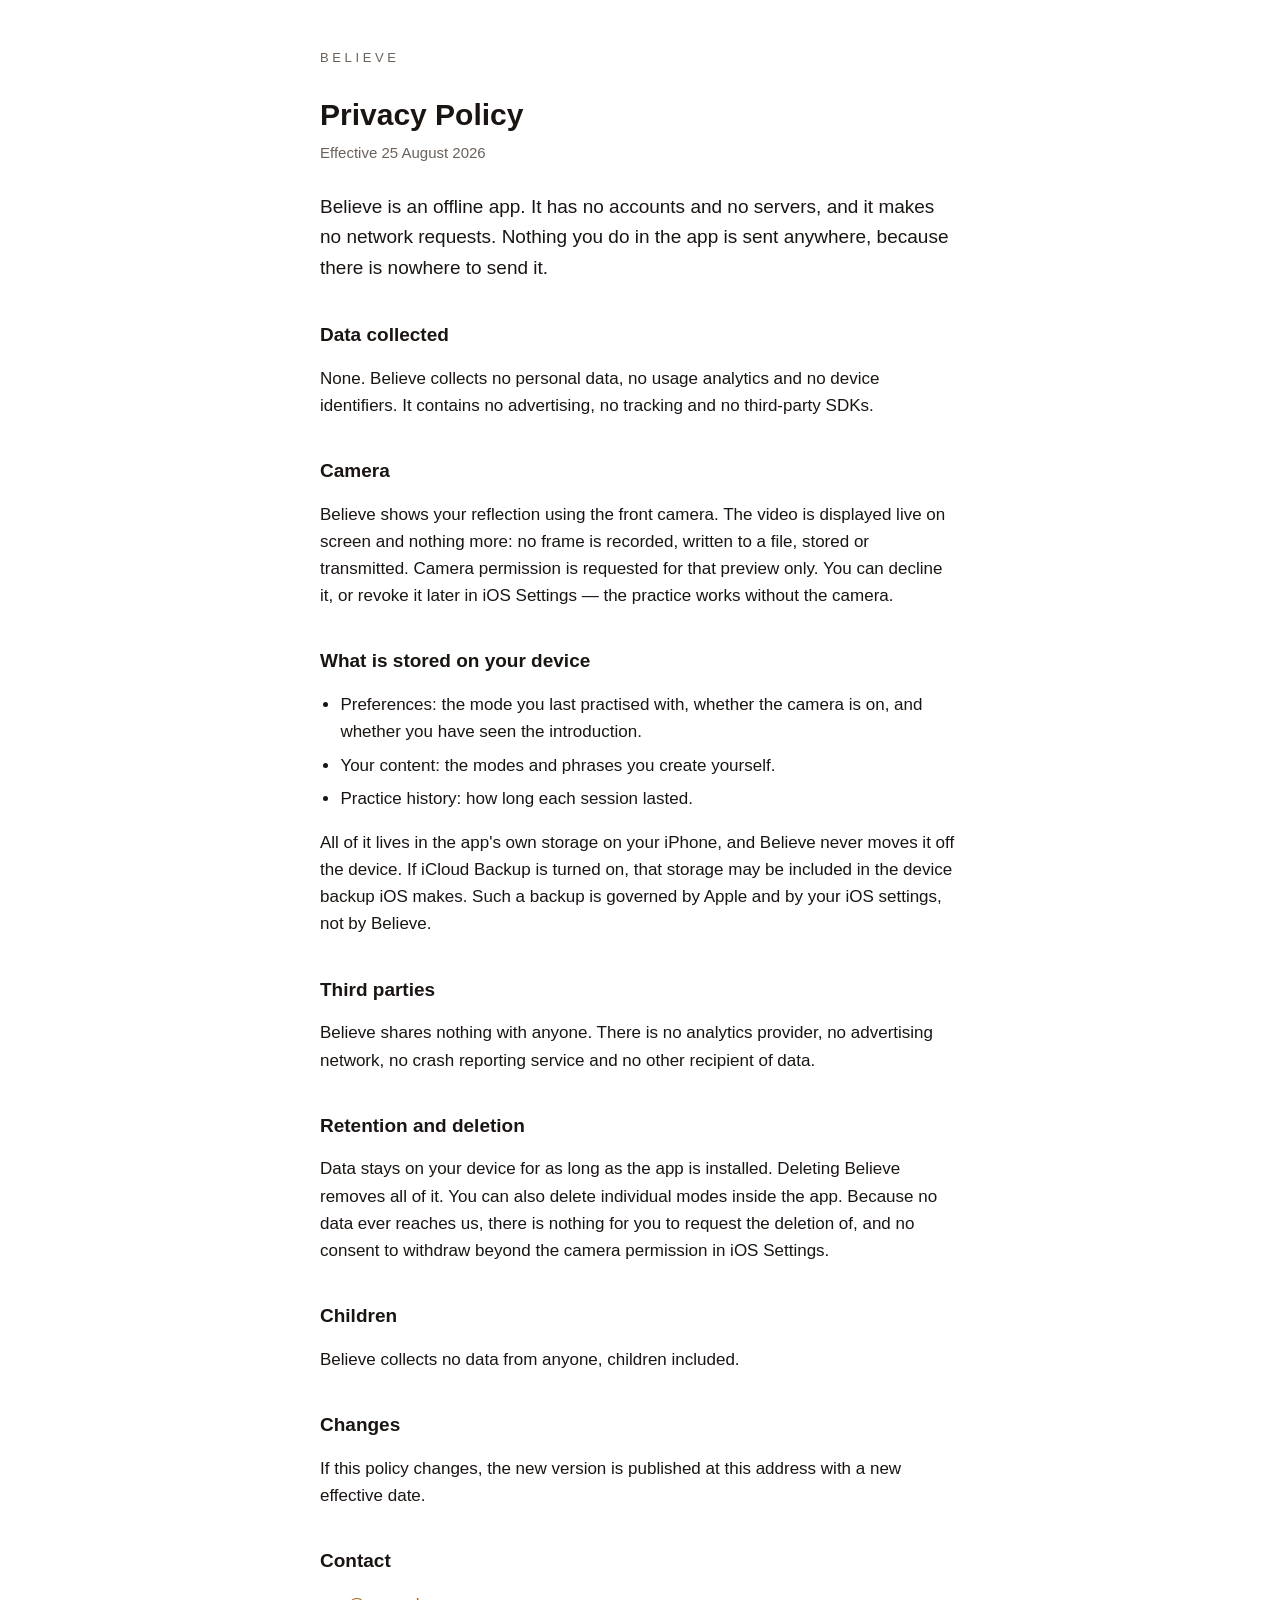
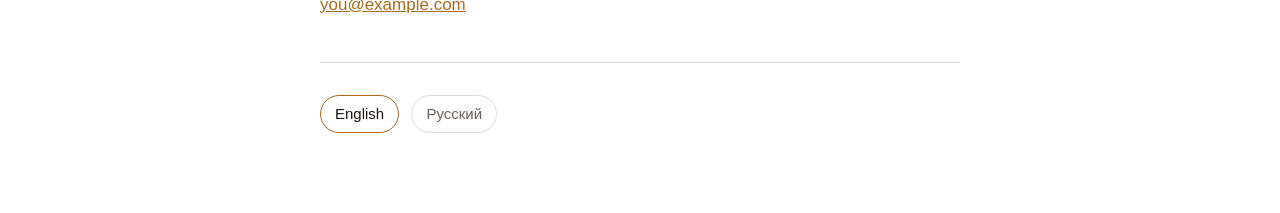
==== privacy/index.html @ 6dc37ff3 "Add Believe landing page and bilingual privacy policy" ====
<!DOCTYPE html>
<html lang="en">
<head>
<meta charset="utf-8">
<meta name="viewport" content="width=device-width, initial-scale=1">
<title>Believe — Privacy Policy</title>
<meta name="description" content="Privacy policy for Believe, an offline iPhone app that collects no data.">
<style>
  :root {
    color-scheme: light dark;
    --surface: #ffffff;
    --elevated: #f4efe9;
    --text: #1a1512;
    --muted: #6b615a;
    --accent: #a86a1e;
    --rule: #e3dbd2;
  }
  @media (prefers-color-scheme: dark) {
    :root {
      --surface: #100c0b;
      --elevated: #1c1615;
      --text: #f6f0ea;
      --muted: #9a8e86;
      --accent: #e0a15c;
      --rule: #2b2321;
    }
  }
  * { box-sizing: border-box; }
  body {
    margin: 0;
    padding: 0 20px 80px;
    background: var(--surface);
    color: var(--text);
    font: 17px/1.6 -apple-system, BlinkMacSystemFont, "Segoe UI", Roboto, Helvetica, Arial, sans-serif;
    -webkit-text-size-adjust: 100%;
  }
  main { max-width: 40rem; margin: 0 auto; }
  header { padding: 48px 0 8px; }
  .wordmark {
    font-size: 13px;
    letter-spacing: 0.28em;
    text-transform: uppercase;
    color: var(--muted);
    margin: 0 0 28px;
  }
  h1 { font-size: 30px; line-height: 1.2; margin: 0 0 8px; font-weight: 700; }
  h2 { font-size: 19px; line-height: 1.3; margin: 40px 0 10px; font-weight: 600; }
  p, li { color: var(--text); }
  .date { color: var(--muted); font-size: 15px; margin: 0; }
  .lead { font-size: 19px; }
  ul { padding-left: 1.2em; }
  li { margin: 6px 0; }
  a { color: var(--accent); }
  hr { border: 0; border-top: 1px solid var(--rule); margin: 44px 0 0; }
  nav.langs { margin: 32px 0 0; font-size: 15px; }
  nav.langs a {
    display: inline-block;
    padding: 6px 14px;
    margin-right: 8px;
    border: 1px solid var(--rule);
    border-radius: 999px;
    text-decoration: none;
    color: var(--muted);
  }
  nav.langs a[aria-current="true"] { color: var(--text); border-color: var(--accent); }
  /* Without JavaScript no data-lang is set and both versions stay visible. */
  html[data-lang="en"] section[lang="ru"],
  html[data-lang="ru"] section[lang="en"] { display: none; }
</style>
<script>
  (function () {
    var wanted = new URLSearchParams(location.search).get("lang");
    if (wanted !== "en" && wanted !== "ru") {
      var tags = navigator.languages || [navigator.language || "en"];
      wanted = String(tags[0] || "en").toLowerCase().indexOf("ru") === 0 ? "ru" : "en";
    }
    var root = document.documentElement;
    root.setAttribute("data-lang", wanted);
    root.setAttribute("lang", wanted);
  })();
</script>
</head>
<body>
<main>

<section lang="en">
  <header>
    <p class="wordmark">Believe</p>
    <h1>Privacy Policy</h1>
    <p class="date">Effective 25 August 2026</p>
  </header>

  <p class="lead">Believe is an offline app. It has no accounts and no servers, and it makes no
  network requests. Nothing you do in the app is sent anywhere, because there is nowhere to send it.</p>

  <h2>Data collected</h2>
  <p>None. Believe collects no personal data, no usage analytics and no device identifiers. It
  contains no advertising, no tracking and no third-party SDKs.</p>

  <h2>Camera</h2>
  <p>Believe shows your reflection using the front camera. The video is displayed live on screen and
  nothing more: no frame is recorded, written to a file, stored or transmitted. Camera permission is
  requested for that preview only. You can decline it, or revoke it later in iOS Settings — the
  practice works without the camera.</p>

  <h2>What is stored on your device</h2>
  <ul>
    <li>Preferences: the mode you last practised with, whether the camera is on, and whether you have seen the introduction.</li>
    <li>Your content: the modes and phrases you create yourself.</li>
    <li>Practice history: how long each session lasted.</li>
  </ul>
  <p>All of it lives in the app's own storage on your iPhone, and Believe never moves it off the
  device. If iCloud Backup is turned on, that storage may be included in the device backup iOS
  makes. Such a backup is governed by Apple and by your iOS settings, not by Believe.</p>

  <h2>Third parties</h2>
  <p>Believe shares nothing with anyone. There is no analytics provider, no advertising network, no
  crash reporting service and no other recipient of data.</p>

  <h2>Retention and deletion</h2>
  <p>Data stays on your device for as long as the app is installed. Deleting Believe removes all of
  it. You can also delete individual modes inside the app. Because no data ever reaches us, there is
  nothing for you to request the deletion of, and no consent to withdraw beyond the camera
  permission in iOS Settings.</p>

  <h2>Children</h2>
  <p>Believe collects no data from anyone, children included.</p>

  <h2>Changes</h2>
  <p>If this policy changes, the new version is published at this address with a new effective date.</p>

  <h2>Contact</h2>
  <p><a href="mailto:you@example.com">you@example.com</a></p>

  <hr>
  <nav class="langs">
    <a href="?lang=en" aria-current="true">English</a>
    <a href="?lang=ru">Русский</a>
  </nav>
</section>

<section lang="ru">
  <header>
    <p class="wordmark">Believe</p>
    <h1>Политика конфиденциальности</h1>
    <p class="date">Действует с 25 августа 2026 года</p>
  </header>

  <p class="lead">Believe работает офлайн. В приложении нет аккаунтов и серверов, оно не выполняет
  сетевых запросов. Ничто из того, что вы делаете в приложении, никуда не отправляется — отправлять
  просто некуда.</p>

  <h2>Какие данные собираются</h2>
  <p>Никакие. Believe не собирает персональные данные, аналитику использования и идентификаторы
  устройства. В приложении нет рекламы, нет трекинга и нет сторонних SDK.</p>

  <h2>Камера</h2>
  <p>Believe показывает ваше отражение через фронтальную камеру. Видео выводится на экран в реальном
  времени — и только. Ни один кадр не записывается, не сохраняется в файл, не хранится и не
  передаётся. Разрешение на камеру запрашивается исключительно ради этого превью. Его можно не
  давать или отозвать позже в настройках iOS — практика работает и без камеры.</p>

  <h2>Что хранится на вашем устройстве</h2>
  <ul>
    <li>Настройки: последний выбранный режим, включена ли камера, пройдено ли вступление.</li>
    <li>Ваш контент: режимы и фразы, которые вы создали сами.</li>
    <li>История практик: сколько длилась каждая сессия.</li>
  </ul>
  <p>Всё это находится в собственном хранилище приложения на вашем iPhone, и Believe не перемещает
  эти данные за пределы устройства. Если на устройстве включена резервная копия iCloud, хранилище
  может попасть в резервную копию, которую делает сама iOS. Такая копия управляется Apple и вашими
  настройками iOS, а не приложением Believe.</p>

  <h2>Третьи стороны</h2>
  <p>Believe ни с кем ничем не делится. Нет ни аналитического сервиса, ни рекламной сети, ни системы
  сбора отчётов о сбоях, ни любого другого получателя данных.</p>

  <h2>Хранение и удаление</h2>
  <p>Данные остаются на устройстве, пока установлено приложение. Удаление Believe удаляет их
  полностью. Отдельные режимы можно удалить внутри приложения. Поскольку никакие данные к нам не
  попадают, запрашивать их удаление не у кого, а единственное согласие, которое можно отозвать, —
  это доступ к камере в настройках iOS.</p>

  <h2>Дети</h2>
  <p>Believe не собирает данные ни у кого, включая детей.</p>

  <h2>Изменения</h2>
  <p>Если политика изменится, новая версия будет опубликована по этому же адресу с новой датой
  вступления в силу.</p>

  <h2>Контакт</h2>
  <p><a href="mailto:you@example.com">you@example.com</a></p>

  <hr>
  <nav class="langs">
    <a href="?lang=en">English</a>
    <a href="?lang=ru" aria-current="true">Русский</a>
  </nav>
</section>

</main>
</body>
</html>
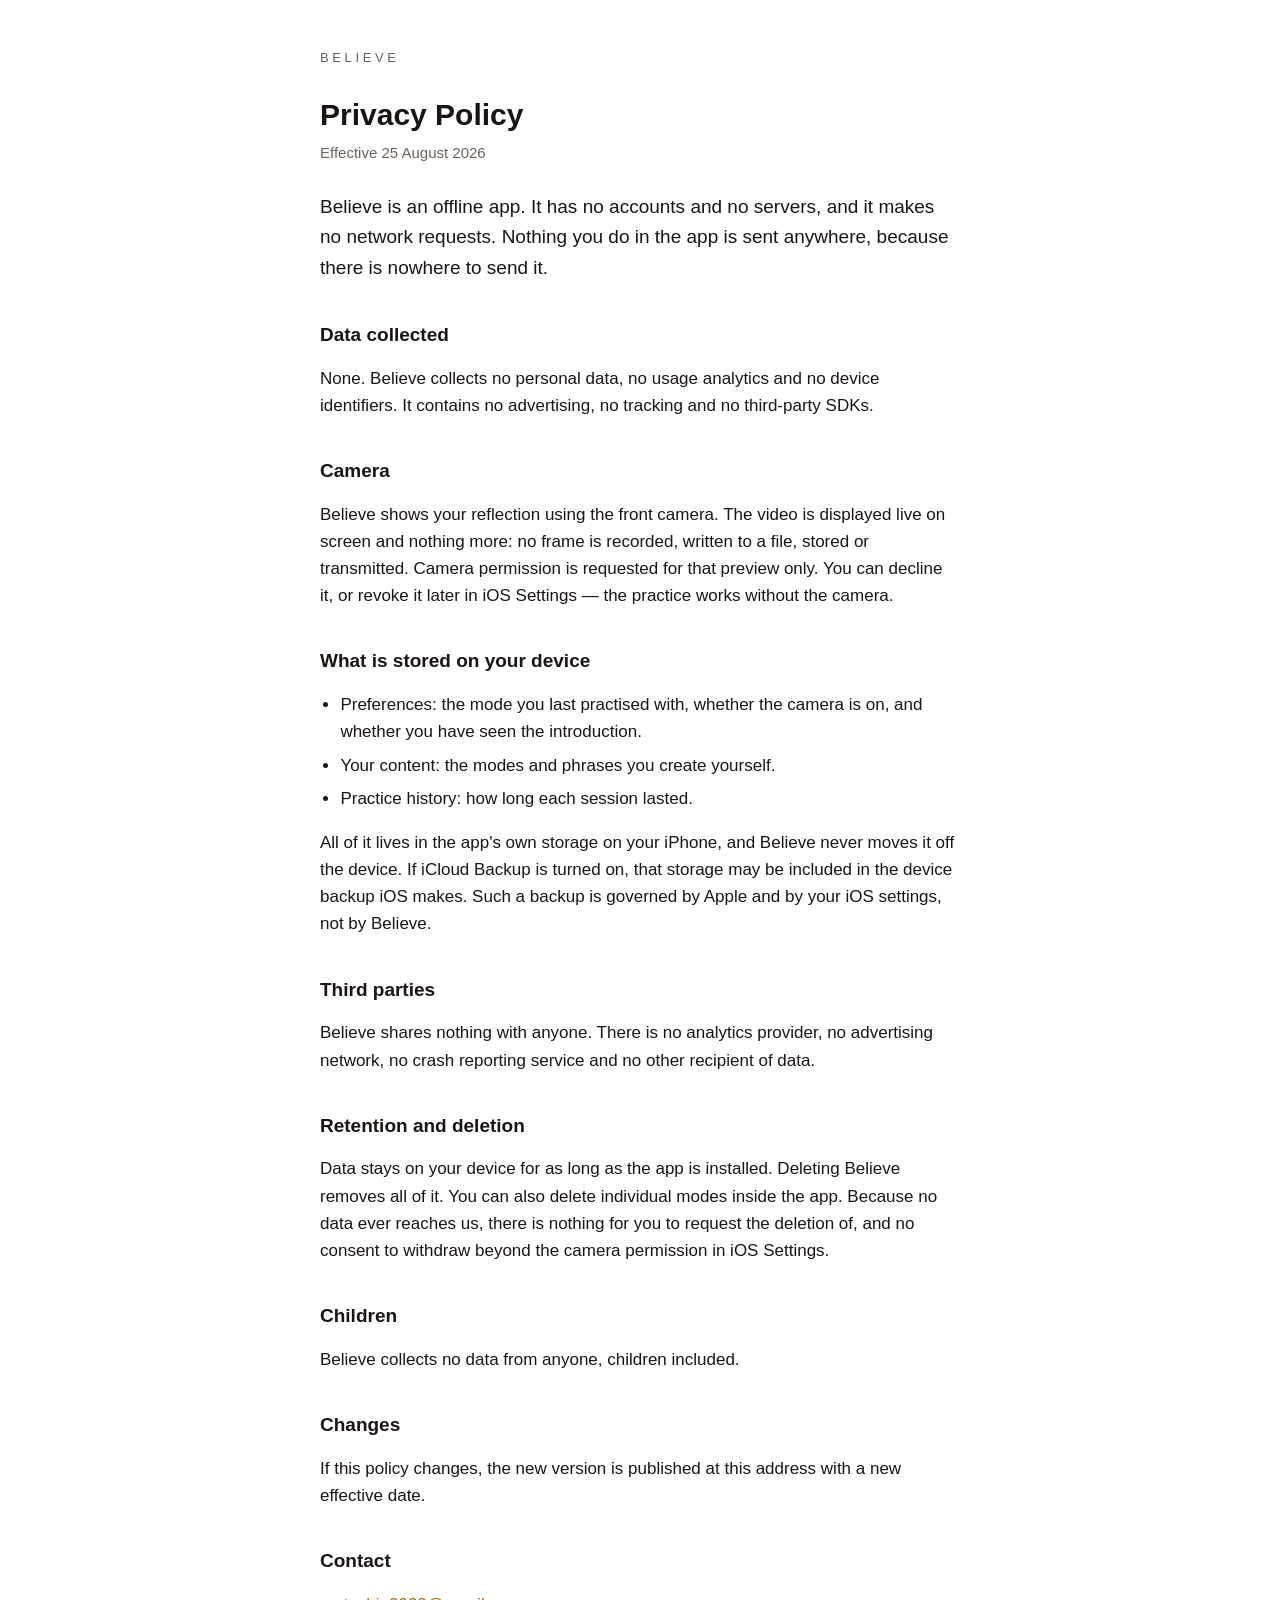
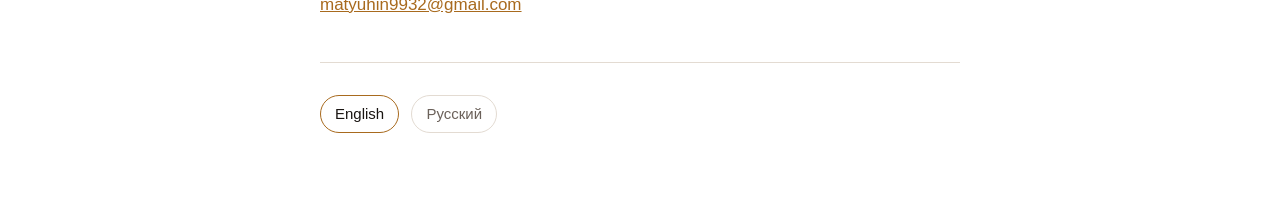
==== commit 5d270b4a: "Add support page and contact address" ====
--- a/privacy/index.html
+++ b/privacy/index.html
@@ -130,7 +130,7 @@
   <p>If this policy changes, the new version is published at this address with a new effective date.</p>
 
   <h2>Contact</h2>
-  <p><a href="mailto:you@example.com">you@example.com</a></p>
+  <p><a href="mailto:matyuhin9932@gmail.com">matyuhin9932@gmail.com</a></p>
 
   <hr>
   <nav class="langs">
@@ -189,7 +189,7 @@
   вступления в силу.</p>
 
   <h2>Контакт</h2>
-  <p><a href="mailto:you@example.com">you@example.com</a></p>
+  <p><a href="mailto:matyuhin9932@gmail.com">matyuhin9932@gmail.com</a></p>
 
   <hr>
   <nav class="langs">
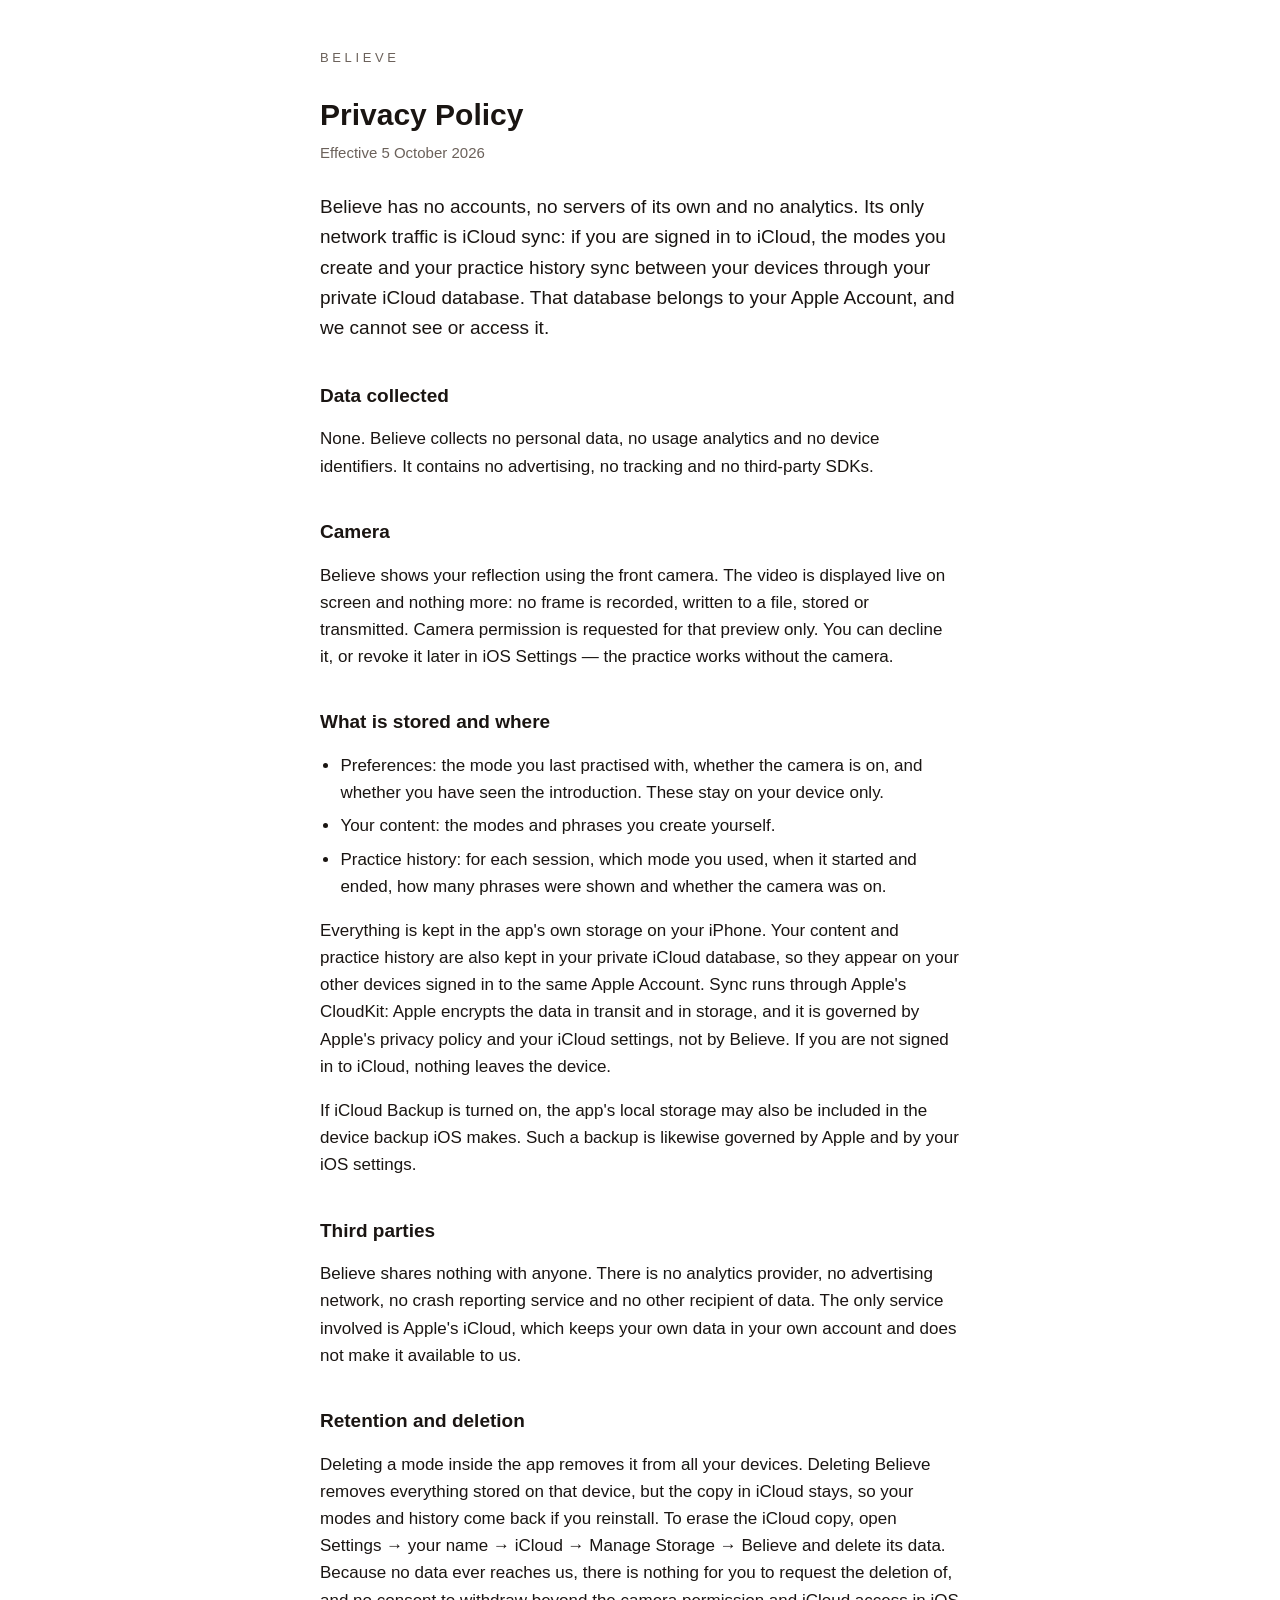
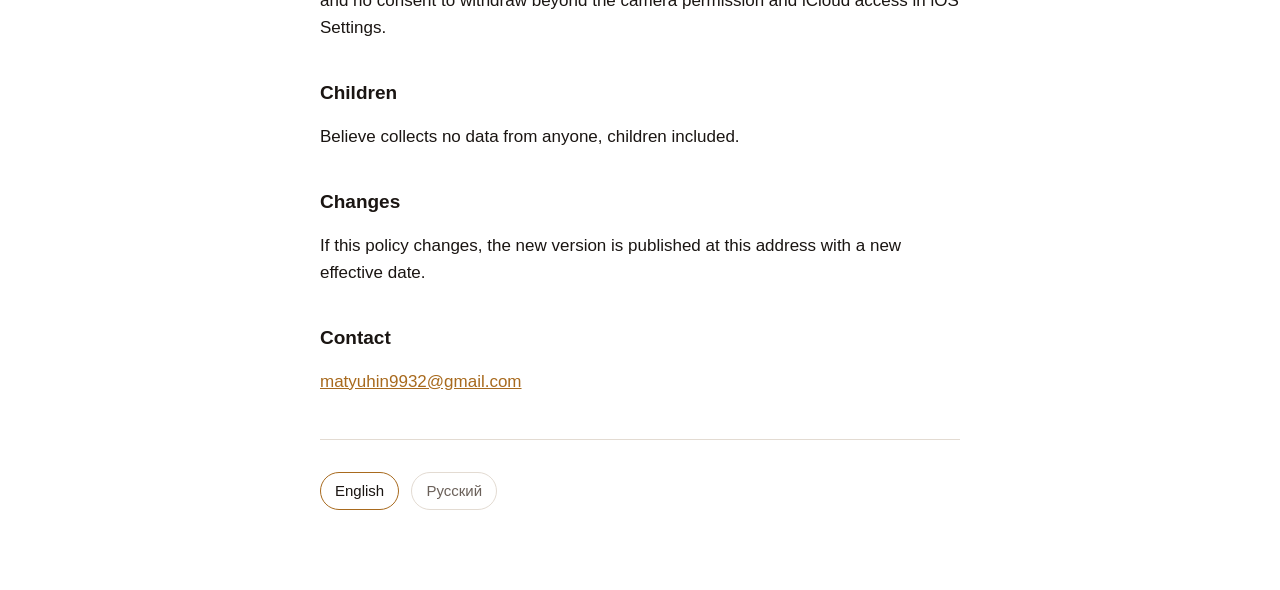
==== commit cb8e661b: "Describe iCloud sync in privacy policy and support" ====
--- a/privacy/index.html
+++ b/privacy/index.html
@@ -4,7 +4,7 @@
 <meta charset="utf-8">
 <meta name="viewport" content="width=device-width, initial-scale=1">
 <title>Believe — Privacy Policy</title>
-<meta name="description" content="Privacy policy for Believe, an offline iPhone app that collects no data.">
+<meta name="description" content="Privacy policy for Believe, an iPhone app that collects no data.">
 <style>
   :root {
     color-scheme: light dark;
@@ -87,11 +87,13 @@
   <header>
     <p class="wordmark">Believe</p>
     <h1>Privacy Policy</h1>
-    <p class="date">Effective 25 August 2026</p>
+    <p class="date">Effective 5 October 2026</p>
   </header>
 
-  <p class="lead">Believe is an offline app. It has no accounts and no servers, and it makes no
-  network requests. Nothing you do in the app is sent anywhere, because there is nowhere to send it.</p>
+  <p class="lead">Believe has no accounts, no servers of its own and no analytics. Its only network
+  traffic is iCloud sync: if you are signed in to iCloud, the modes you create and your practice
+  history sync between your devices through your private iCloud database. That database belongs to
+  your Apple Account, and we cannot see or access it.</p>
 
   <h2>Data collected</h2>
   <p>None. Believe collects no personal data, no usage analytics and no device identifiers. It
@@ -103,25 +105,32 @@
   requested for that preview only. You can decline it, or revoke it later in iOS Settings — the
   practice works without the camera.</p>
 
-  <h2>What is stored on your device</h2>
+  <h2>What is stored and where</h2>
   <ul>
-    <li>Preferences: the mode you last practised with, whether the camera is on, and whether you have seen the introduction.</li>
+    <li>Preferences: the mode you last practised with, whether the camera is on, and whether you have seen the introduction. These stay on your device only.</li>
     <li>Your content: the modes and phrases you create yourself.</li>
-    <li>Practice history: how long each session lasted.</li>
+    <li>Practice history: for each session, which mode you used, when it started and ended, how many phrases were shown and whether the camera was on.</li>
   </ul>
-  <p>All of it lives in the app's own storage on your iPhone, and Believe never moves it off the
-  device. If iCloud Backup is turned on, that storage may be included in the device backup iOS
-  makes. Such a backup is governed by Apple and by your iOS settings, not by Believe.</p>
+  <p>Everything is kept in the app's own storage on your iPhone. Your content and practice history
+  are also kept in your private iCloud database, so they appear on your other devices signed in to
+  the same Apple Account. Sync runs through Apple's CloudKit: Apple encrypts the data in transit and
+  in storage, and it is governed by Apple's privacy policy and your iCloud settings, not by Believe.
+  If you are not signed in to iCloud, nothing leaves the device.</p>
+  <p>If iCloud Backup is turned on, the app's local storage may also be included in the device backup
+  iOS makes. Such a backup is likewise governed by Apple and by your iOS settings.</p>
 
   <h2>Third parties</h2>
   <p>Believe shares nothing with anyone. There is no analytics provider, no advertising network, no
-  crash reporting service and no other recipient of data.</p>
+  crash reporting service and no other recipient of data. The only service involved is Apple's
+  iCloud, which keeps your own data in your own account and does not make it available to us.</p>
 
   <h2>Retention and deletion</h2>
-  <p>Data stays on your device for as long as the app is installed. Deleting Believe removes all of
-  it. You can also delete individual modes inside the app. Because no data ever reaches us, there is
-  nothing for you to request the deletion of, and no consent to withdraw beyond the camera
-  permission in iOS Settings.</p>
+  <p>Deleting a mode inside the app removes it from all your devices. Deleting Believe removes
+  everything stored on that device, but the copy in iCloud stays, so your modes and history come
+  back if you reinstall. To erase the iCloud copy, open Settings → your name → iCloud → Manage
+  Storage → Believe and delete its data. Because no data ever reaches us, there is nothing for you
+  to request the deletion of, and no consent to withdraw beyond the camera permission and iCloud
+  access in iOS Settings.</p>
 
   <h2>Children</h2>
   <p>Believe collects no data from anyone, children included.</p>
@@ -143,12 +152,13 @@
   <header>
     <p class="wordmark">Believe</p>
     <h1>Политика конфиденциальности</h1>
-    <p class="date">Действует с 25 августа 2026 года</p>
+    <p class="date">Действует с 5 октября 2026 года</p>
   </header>
 
-  <p class="lead">Believe работает офлайн. В приложении нет аккаунтов и серверов, оно не выполняет
-  сетевых запросов. Ничто из того, что вы делаете в приложении, никуда не отправляется — отправлять
-  просто некуда.</p>
+  <p class="lead">У Believe нет аккаунтов, собственных серверов и аналитики. Единственное, что
+  приложение передаёт по сети, — синхронизация через iCloud: если вы вошли в iCloud, созданные вами
+  режимы и история практик синхронизируются между вашими устройствами через вашу приватную базу
+  iCloud. Эта база принадлежит вашему Apple Account, и у нас нет к ней доступа.</p>
 
   <h2>Какие данные собираются</h2>
   <p>Никакие. Believe не собирает персональные данные, аналитику использования и идентификаторы
@@ -160,26 +170,33 @@
   передаётся. Разрешение на камеру запрашивается исключительно ради этого превью. Его можно не
   давать или отозвать позже в настройках iOS — практика работает и без камеры.</p>
 
-  <h2>Что хранится на вашем устройстве</h2>
+  <h2>Что хранится и где</h2>
   <ul>
-    <li>Настройки: последний выбранный режим, включена ли камера, пройдено ли вступление.</li>
+    <li>Настройки: последний выбранный режим, включена ли камера, пройдено ли вступление. Они остаются только на устройстве.</li>
     <li>Ваш контент: режимы и фразы, которые вы создали сами.</li>
-    <li>История практик: сколько длилась каждая сессия.</li>
+    <li>История практик: для каждой сессии — какой режим использовался, когда она началась и закончилась, сколько фраз было показано и была ли включена камера.</li>
   </ul>
-  <p>Всё это находится в собственном хранилище приложения на вашем iPhone, и Believe не перемещает
-  эти данные за пределы устройства. Если на устройстве включена резервная копия iCloud, хранилище
-  может попасть в резервную копию, которую делает сама iOS. Такая копия управляется Apple и вашими
-  настройками iOS, а не приложением Believe.</p>
+  <p>Всё это хранится в собственном хранилище приложения на вашем iPhone. Ваш контент и история
+  практик также хранятся в вашей приватной базе iCloud, чтобы появляться на других ваших устройствах
+  с тем же Apple Account. Синхронизация идёт через CloudKit от Apple: Apple шифрует данные при
+  передаче и хранении, а распоряжаются ими политика конфиденциальности Apple и ваши настройки iCloud,
+  а не приложение Believe. Если вы не вошли в iCloud, ничего не покидает устройство.</p>
+  <p>Если на устройстве включена резервная копия iCloud, локальное хранилище приложения может также
+  попасть в резервную копию, которую делает сама iOS. Такая копия тоже управляется Apple и вашими
+  настройками iOS.</p>
 
   <h2>Третьи стороны</h2>
   <p>Believe ни с кем ничем не делится. Нет ни аналитического сервиса, ни рекламной сети, ни системы
-  сбора отчётов о сбоях, ни любого другого получателя данных.</p>
+  сбора отчётов о сбоях, ни любого другого получателя данных. Единственный задействованный сервис —
+  iCloud от Apple: он хранит ваши данные в вашем же аккаунте и не открывает к ним доступ нам.</p>
 
   <h2>Хранение и удаление</h2>
-  <p>Данные остаются на устройстве, пока установлено приложение. Удаление Believe удаляет их
-  полностью. Отдельные режимы можно удалить внутри приложения. Поскольку никакие данные к нам не
-  попадают, запрашивать их удаление не у кого, а единственное согласие, которое можно отозвать, —
-  это доступ к камере в настройках iOS.</p>
+  <p>Режим, удалённый в приложении, удаляется на всех ваших устройствах. Удаление Believe стирает
+  всё, что хранилось на этом устройстве, но копия в iCloud остаётся — после переустановки режимы и
+  история вернутся. Чтобы стереть копию в iCloud, откройте «Настройки» → ваше имя → iCloud →
+  «Управление хранилищем» → Believe и удалите данные. Поскольку никакие данные к нам не попадают,
+  запрашивать их удаление не у кого, а отозвать можно только доступ к камере и к iCloud в
+  настройках iOS.</p>
 
   <h2>Дети</h2>
   <p>Believe не собирает данные ни у кого, включая детей.</p>
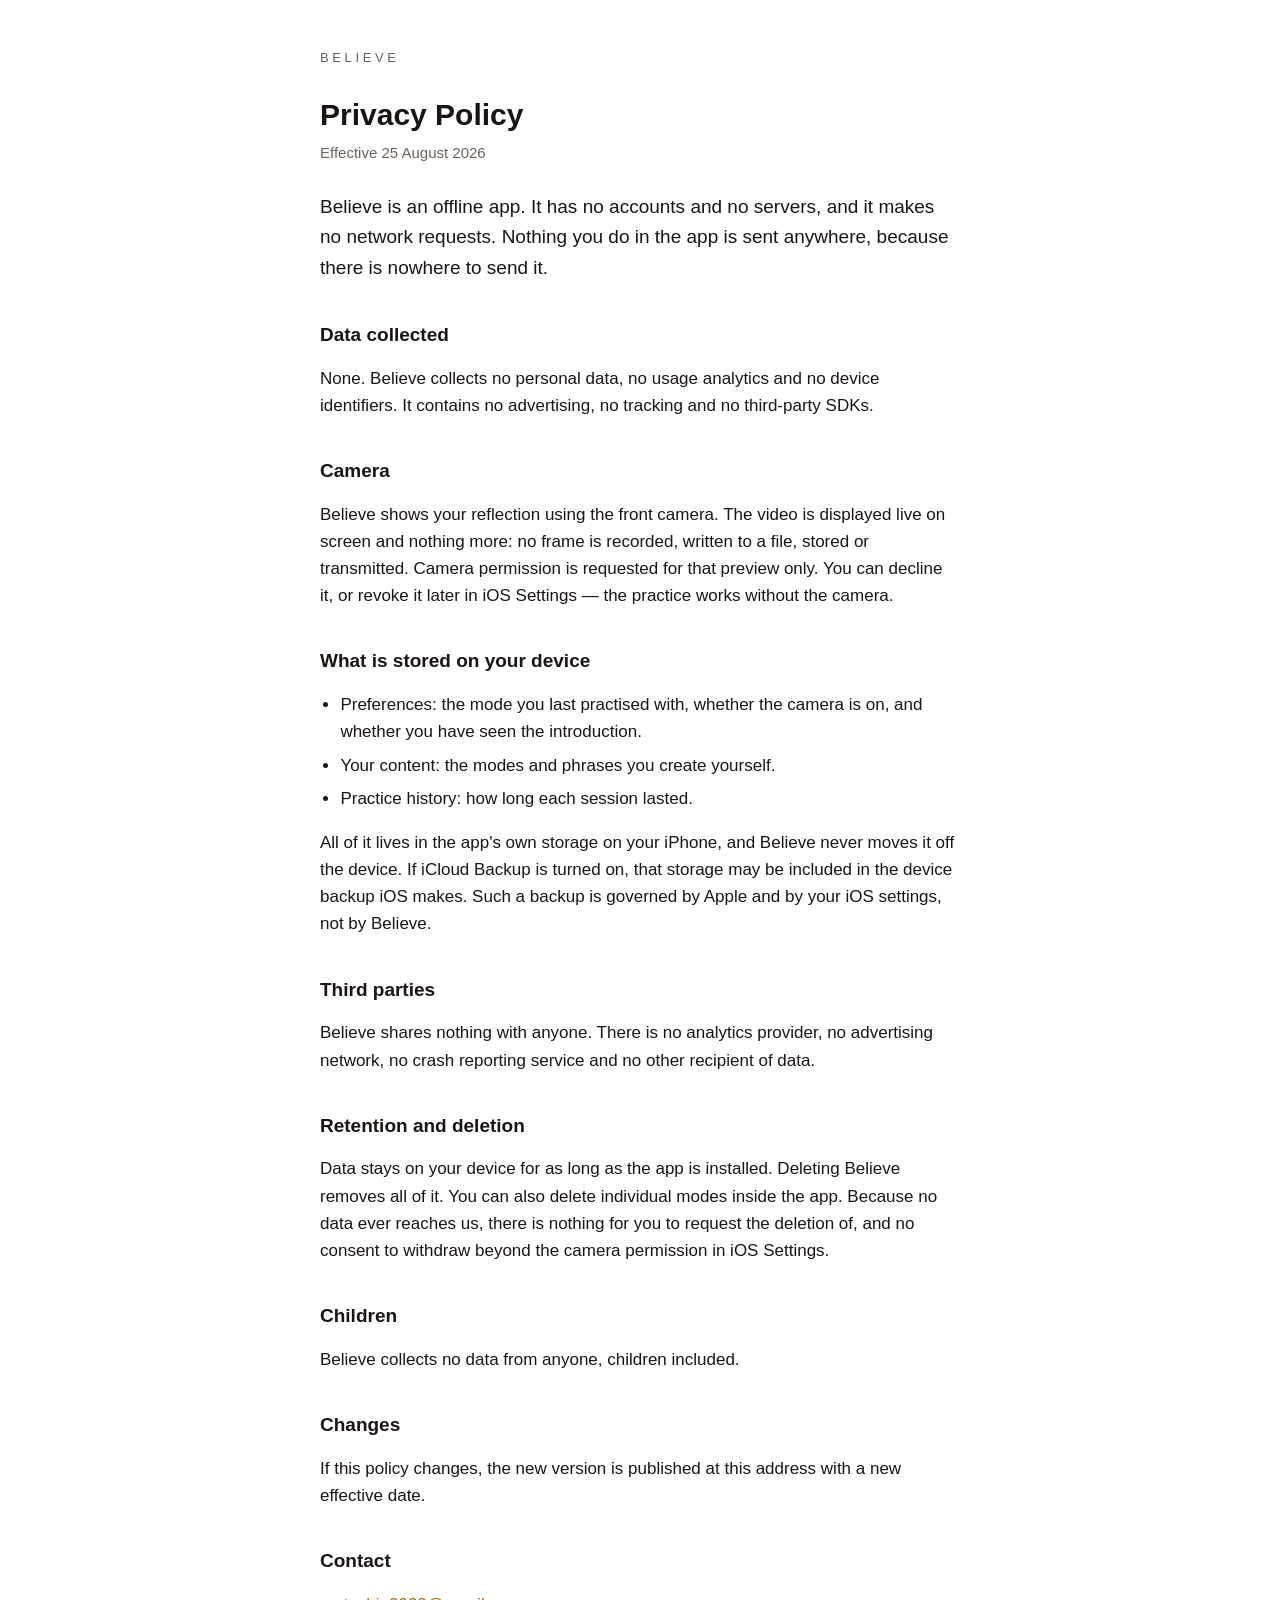
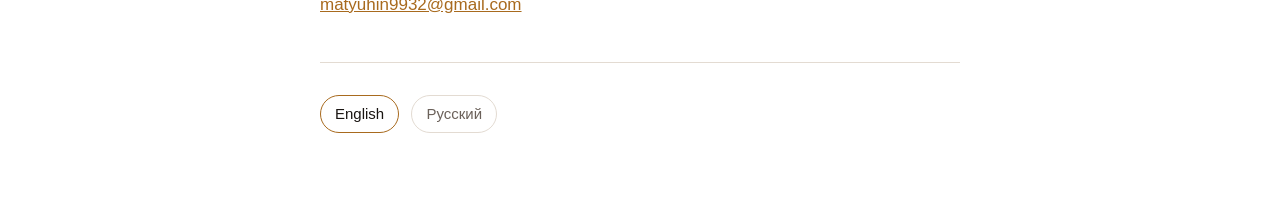
==== commit fa642067: "Revert "Describe iCloud sync in privacy policy and support" This reverts commit cb8e661b9bc90390b757" ====
--- a/privacy/index.html
+++ b/privacy/index.html
@@ -4,7 +4,7 @@
 <meta charset="utf-8">
 <meta name="viewport" content="width=device-width, initial-scale=1">
 <title>Believe — Privacy Policy</title>
-<meta name="description" content="Privacy policy for Believe, an iPhone app that collects no data.">
+<meta name="description" content="Privacy policy for Believe, an offline iPhone app that collects no data.">
 <style>
   :root {
     color-scheme: light dark;
@@ -87,13 +87,11 @@
   <header>
     <p class="wordmark">Believe</p>
     <h1>Privacy Policy</h1>
-    <p class="date">Effective 5 October 2026</p>
+    <p class="date">Effective 25 August 2026</p>
   </header>
 
-  <p class="lead">Believe has no accounts, no servers of its own and no analytics. Its only network
-  traffic is iCloud sync: if you are signed in to iCloud, the modes you create and your practice
-  history sync between your devices through your private iCloud database. That database belongs to
-  your Apple Account, and we cannot see or access it.</p>
+  <p class="lead">Believe is an offline app. It has no accounts and no servers, and it makes no
+  network requests. Nothing you do in the app is sent anywhere, because there is nowhere to send it.</p>
 
   <h2>Data collected</h2>
   <p>None. Believe collects no personal data, no usage analytics and no device identifiers. It
@@ -105,32 +103,25 @@
   requested for that preview only. You can decline it, or revoke it later in iOS Settings — the
   practice works without the camera.</p>
 
-  <h2>What is stored and where</h2>
+  <h2>What is stored on your device</h2>
   <ul>
-    <li>Preferences: the mode you last practised with, whether the camera is on, and whether you have seen the introduction. These stay on your device only.</li>
+    <li>Preferences: the mode you last practised with, whether the camera is on, and whether you have seen the introduction.</li>
     <li>Your content: the modes and phrases you create yourself.</li>
-    <li>Practice history: for each session, which mode you used, when it started and ended, how many phrases were shown and whether the camera was on.</li>
+    <li>Practice history: how long each session lasted.</li>
   </ul>
-  <p>Everything is kept in the app's own storage on your iPhone. Your content and practice history
-  are also kept in your private iCloud database, so they appear on your other devices signed in to
-  the same Apple Account. Sync runs through Apple's CloudKit: Apple encrypts the data in transit and
-  in storage, and it is governed by Apple's privacy policy and your iCloud settings, not by Believe.
-  If you are not signed in to iCloud, nothing leaves the device.</p>
-  <p>If iCloud Backup is turned on, the app's local storage may also be included in the device backup
-  iOS makes. Such a backup is likewise governed by Apple and by your iOS settings.</p>
+  <p>All of it lives in the app's own storage on your iPhone, and Believe never moves it off the
+  device. If iCloud Backup is turned on, that storage may be included in the device backup iOS
+  makes. Such a backup is governed by Apple and by your iOS settings, not by Believe.</p>
 
   <h2>Third parties</h2>
   <p>Believe shares nothing with anyone. There is no analytics provider, no advertising network, no
-  crash reporting service and no other recipient of data. The only service involved is Apple's
-  iCloud, which keeps your own data in your own account and does not make it available to us.</p>
+  crash reporting service and no other recipient of data.</p>
 
   <h2>Retention and deletion</h2>
-  <p>Deleting a mode inside the app removes it from all your devices. Deleting Believe removes
-  everything stored on that device, but the copy in iCloud stays, so your modes and history come
-  back if you reinstall. To erase the iCloud copy, open Settings → your name → iCloud → Manage
-  Storage → Believe and delete its data. Because no data ever reaches us, there is nothing for you
-  to request the deletion of, and no consent to withdraw beyond the camera permission and iCloud
-  access in iOS Settings.</p>
+  <p>Data stays on your device for as long as the app is installed. Deleting Believe removes all of
+  it. You can also delete individual modes inside the app. Because no data ever reaches us, there is
+  nothing for you to request the deletion of, and no consent to withdraw beyond the camera
+  permission in iOS Settings.</p>
 
   <h2>Children</h2>
   <p>Believe collects no data from anyone, children included.</p>
@@ -152,13 +143,12 @@
   <header>
     <p class="wordmark">Believe</p>
     <h1>Политика конфиденциальности</h1>
-    <p class="date">Действует с 5 октября 2026 года</p>
+    <p class="date">Действует с 25 августа 2026 года</p>
   </header>
 
-  <p class="lead">У Believe нет аккаунтов, собственных серверов и аналитики. Единственное, что
-  приложение передаёт по сети, — синхронизация через iCloud: если вы вошли в iCloud, созданные вами
-  режимы и история практик синхронизируются между вашими устройствами через вашу приватную базу
-  iCloud. Эта база принадлежит вашему Apple Account, и у нас нет к ней доступа.</p>
+  <p class="lead">Believe работает офлайн. В приложении нет аккаунтов и серверов, оно не выполняет
+  сетевых запросов. Ничто из того, что вы делаете в приложении, никуда не отправляется — отправлять
+  просто некуда.</p>
 
   <h2>Какие данные собираются</h2>
   <p>Никакие. Believe не собирает персональные данные, аналитику использования и идентификаторы
@@ -170,33 +160,26 @@
   передаётся. Разрешение на камеру запрашивается исключительно ради этого превью. Его можно не
   давать или отозвать позже в настройках iOS — практика работает и без камеры.</p>
 
-  <h2>Что хранится и где</h2>
+  <h2>Что хранится на вашем устройстве</h2>
   <ul>
-    <li>Настройки: последний выбранный режим, включена ли камера, пройдено ли вступление. Они остаются только на устройстве.</li>
+    <li>Настройки: последний выбранный режим, включена ли камера, пройдено ли вступление.</li>
     <li>Ваш контент: режимы и фразы, которые вы создали сами.</li>
-    <li>История практик: для каждой сессии — какой режим использовался, когда она началась и закончилась, сколько фраз было показано и была ли включена камера.</li>
+    <li>История практик: сколько длилась каждая сессия.</li>
   </ul>
-  <p>Всё это хранится в собственном хранилище приложения на вашем iPhone. Ваш контент и история
-  практик также хранятся в вашей приватной базе iCloud, чтобы появляться на других ваших устройствах
-  с тем же Apple Account. Синхронизация идёт через CloudKit от Apple: Apple шифрует данные при
-  передаче и хранении, а распоряжаются ими политика конфиденциальности Apple и ваши настройки iCloud,
-  а не приложение Believe. Если вы не вошли в iCloud, ничего не покидает устройство.</p>
-  <p>Если на устройстве включена резервная копия iCloud, локальное хранилище приложения может также
-  попасть в резервную копию, которую делает сама iOS. Такая копия тоже управляется Apple и вашими
-  настройками iOS.</p>
+  <p>Всё это находится в собственном хранилище приложения на вашем iPhone, и Believe не перемещает
+  эти данные за пределы устройства. Если на устройстве включена резервная копия iCloud, хранилище
+  может попасть в резервную копию, которую делает сама iOS. Такая копия управляется Apple и вашими
+  настройками iOS, а не приложением Believe.</p>
 
   <h2>Третьи стороны</h2>
   <p>Believe ни с кем ничем не делится. Нет ни аналитического сервиса, ни рекламной сети, ни системы
-  сбора отчётов о сбоях, ни любого другого получателя данных. Единственный задействованный сервис —
-  iCloud от Apple: он хранит ваши данные в вашем же аккаунте и не открывает к ним доступ нам.</p>
+  сбора отчётов о сбоях, ни любого другого получателя данных.</p>
 
   <h2>Хранение и удаление</h2>
-  <p>Режим, удалённый в приложении, удаляется на всех ваших устройствах. Удаление Believe стирает
-  всё, что хранилось на этом устройстве, но копия в iCloud остаётся — после переустановки режимы и
-  история вернутся. Чтобы стереть копию в iCloud, откройте «Настройки» → ваше имя → iCloud →
-  «Управление хранилищем» → Believe и удалите данные. Поскольку никакие данные к нам не попадают,
-  запрашивать их удаление не у кого, а отозвать можно только доступ к камере и к iCloud в
-  настройках iOS.</p>
+  <p>Данные остаются на устройстве, пока установлено приложение. Удаление Believe удаляет их
+  полностью. Отдельные режимы можно удалить внутри приложения. Поскольку никакие данные к нам не
+  попадают, запрашивать их удаление не у кого, а единственное согласие, которое можно отозвать, —
+  это доступ к камере в настройках iOS.</p>
 
   <h2>Дети</h2>
   <p>Believe не собирает данные ни у кого, включая детей.</p>
